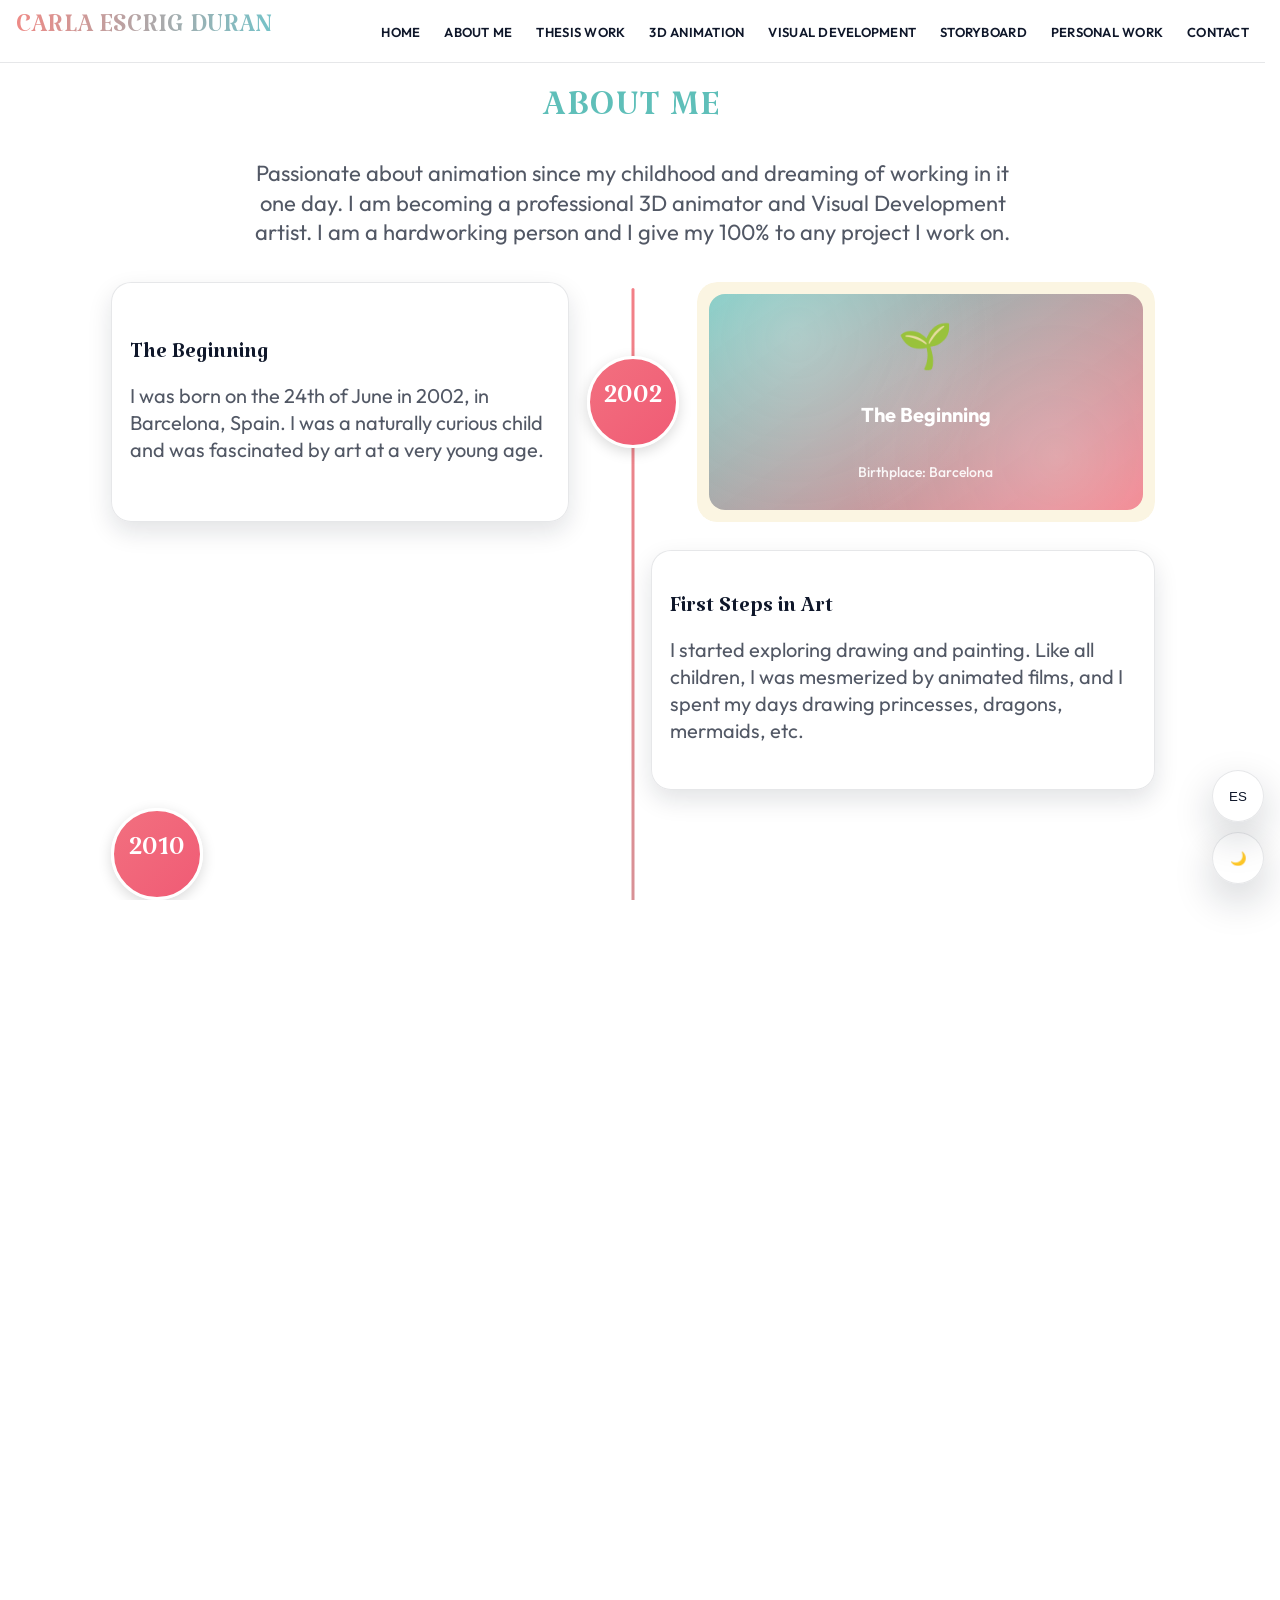
==== about.html @ b9589180 "commit" ====
<!DOCTYPE html>
<html lang="en">
<head>
  <meta charset="UTF-8" />
  <meta name="viewport" content="width=device-width, initial-scale=1.0" />
  <link href="https://fonts.googleapis.com/css2?family=Katibeh&family=Outfit:wght@300;400;600&display=swap" rel="stylesheet">
  <link rel="stylesheet" href="styles.css?v=20260405k" />
  <title>About Me - Carla Escrig Duran</title>
</head>
<body class="about-page">
  <a class="skip-link" href="#main">Skip to content</a>
  <header>
    <nav>
      <div class="brand">
        <h1>CARLA ESCRIG DURÁN</h1>
        <small>3D animator & Visual Development artist</small>
      </div>
      <ul class="menu-links" aria-label="Primary">
        <li><a href="index.html">HOME</a></li>
        <li><a href="about.html">ABOUT ME</a></li>
        <li><a href="thesis.html">THESIS</a></li>
        <li><a href="animation.html">ANIMATION</a></li>
        <li><a href="visual-development.html">VISUAL DEV</a></li>
        <li><a href="storyboard.html">STORYBOARD</a></li>
        <li><a href="personal-work.html">PERSONAL WORK</a></li>
        <li><a href="contact.html">CONTACT</a></li>
      </ul>
      <div class="nav-actions">
        <button id="lang-toggle" class="btn" type="button" aria-label="Toggle language">EN</button>
        <button id="theme-toggle" class="btn btn--ghost" type="button" aria-label="Toggle dark mode">Dark</button>
      </div>
    </nav>
  </header>
  <main id="main">
    <section id="about" class="section">
      <h2>ABOUT ME</h2>
      <p class="about-intro">
        Passionate about animation since my childhood and dreaming of working in it one day.
        I am becoming a professional 3D animator and Visual Development artist.
        I am a hardworking person and I give my 100% to any project I work on.
      </p>
      <div id="timeline"></div>
    </section>
  </main>
  <footer></footer>
  <script src="app.js?v=20260405c"></script>
</body>
</html>
---- styles.css ----
:root {
  --bg: #ffffff;
  --text: #0f172a;
  --muted: rgba(15, 23, 42, 0.72);

  --card: rgba(255, 255, 255, 0.78);
  --card-strong: rgba(255, 255, 255, 0.92);
  --card-border: rgba(15, 23, 42, 0.1);

  --shadow-sm: 0 10px 24px rgba(15, 23, 42, 0.12);
  --shadow: 0 16px 40px rgba(15, 23, 42, 0.2);

  --grad-coral: linear-gradient(135deg, #ff6b6b, #ffa07a);
  --grad-purple: linear-gradient(135deg, #667eea, #764ba2);
  --grad-mint: linear-gradient(135deg, #4ecdc4, #a8e6cf);
  --grad-sun: linear-gradient(135deg, #ffe66d, #ffa07a);

  --focus: 2px solid rgba(102, 126, 234, 0.65);
  --radius: 18px;
  --radius-lg: 22px;
}

html[data-theme="dark"] {
  --bg: #0b1020;
  --text: #e5e7eb;
  --muted: rgba(229, 231, 235, 0.72);

  --card: rgba(17, 24, 39, 0.74);
  --card-strong: rgba(17, 24, 39, 0.92);
  --card-border: rgba(229, 231, 235, 0.1);

  --shadow-sm: 0 12px 30px rgba(0, 0, 0, 0.4);
  --shadow: 0 18px 52px rgba(0, 0, 0, 0.58);
}

* { box-sizing: border-box; }

html,
body {
  height: 100%;
}

body {
  overflow-y: scroll;
  overflow-x: hidden;
}

html {
  scroll-behavior: smooth;
  scrollbar-gutter: stable;
  overflow-y: scroll;
}

body {
  margin: 0;
  font-family: "Outfit", system-ui, -apple-system, Segoe UI, Roboto, Arial, sans-serif;
  background: var(--bg);
  color: var(--text);
  transition: background 300ms ease, color 300ms ease;
}

a { color: inherit; text-decoration: none; }
a:hover { text-decoration: underline; }

::selection {
  background: color-mix(in srgb, #ffe66d 50%, transparent);
}

.skip-link {
  position: absolute;
  left: -999px;
  top: 0;
  background: var(--card-strong);
  color: var(--text);
  padding: 10px 12px;
  border-radius: 12px;
  border: 1px solid var(--card-border);
  z-index: 999;
}

.skip-link:focus {
  left: 12px;
  top: 12px;
  outline: var(--focus);
}

header {
  position: sticky;
  top: 0;
  z-index: 10;
  backdrop-filter: none;
  background: var(--bg);
  border-bottom: 1px solid var(--card-border);
}

html[data-theme="dark"] header {
  background: #0b1020;
  border-bottom-color: rgba(229, 231, 235, 0.16);
}

html[data-theme="dark"] .menu-links a {
  color: #e5e7eb;
}

nav {
  display: grid;
  grid-template-columns: auto 1fr;
  align-items: center;
  gap: 12px;
  max-width: 1600px;
  margin: 0 auto;
  padding: 14px 16px;
}

.brand {
  display: grid;
  gap: 2px;
}

.brand h1 {
  margin: 0;
  font-family: "Katibeh", serif;
  font-weight: 400;
  font-size: 34px;
  letter-spacing: 0.2px;
  line-height: 1;
  text-transform: uppercase;
  background: linear-gradient(90deg, #ee8a86, #69c8cf, #ead45e);
  background-size: 220% 220%;
  -webkit-background-clip: text;
  background-clip: text;
  color: transparent;
  animation: brandGradientFlow 7s ease-in-out infinite;
}

@keyframes brandGradientFlow {
  0%,
  100% { background-position: 0% 50%; }
  50% { background-position: 100% 50%; }
}

.brand small {
  display: none;
}

.menu-links {
  display: flex;
  align-items: center;
  justify-content: flex-end;
  gap: 24px;
  list-style: none;
  margin: 0;
  padding: 0;
  flex-wrap: nowrap;
  overflow-x: hidden;
  overflow-y: hidden;
  white-space: nowrap;
  border: 0;
  border-radius: 0;
  background: transparent;
  box-shadow: none;
}

.menu-links li {
  flex: 0 0 auto;
}

.menu-links a {
  display: inline-block;
  padding: 0;
  border-radius: 0;
  border: 0;
  color: var(--text);
  background: transparent;
  text-decoration: none;
  font-size: 13px;
  font-weight: 600;
  letter-spacing: 0.02em;
  transition: transform 180ms ease, color 180ms ease, background 180ms ease, border-color 180ms ease;
}

.menu-links a:hover {
  color: var(--text);
  background: transparent;
  transform: none;
}

.menu-links a:focus-visible {
  outline: var(--focus);
  outline-offset: 2px;
}

.nav-actions {
  display: none;
}

.btn {
  appearance: none;
  border: 1px solid var(--card-border);
  background: var(--card);
  color: var(--text);
  padding: 10px 12px;
  border-radius: 999px;
  cursor: pointer;
  box-shadow: 0 6px 16px rgba(15, 23, 42, 0.12);
  transition: transform 200ms ease, box-shadow 200ms ease, background 300ms ease, color 300ms ease;
}

.btn:hover {
  transform: translateY(-1px);
  box-shadow: var(--shadow);
}

.btn:focus-visible {
  outline: var(--focus);
  outline-offset: 2px;
}

.btn--ghost {
  background: transparent;
  box-shadow: none;
}

.btn--ghost:hover {
  background: color-mix(in srgb, var(--bg) 70%, #a8e6cf 30%);
}

main {
  max-width: 1100px;
  margin: 0 auto;
  padding: 22px 16px 96px;
}

main .section {
  scroll-margin-top: 104px;
}

.section {
  animation: fadeIn 260ms ease;
}

@keyframes fadeIn {
  from { opacity: 0; transform: translateY(6px); }
  to { opacity: 1; transform: translateY(0); }
}

.hero {
  border-radius: var(--radius-lg);
  padding: 26px 18px;
  border: 1px solid var(--card-border);
  background: var(--card);
  box-shadow: var(--shadow);
  overflow: hidden;
  position: relative;
}

.hero::before {
  content: "";
  position: absolute;
  inset: -60px;
  background: radial-gradient(circle at 20% 20%, rgba(78, 205, 196, 0.35), transparent 45%),
    radial-gradient(circle at 80% 30%, rgba(255, 107, 107, 0.28), transparent 50%),
    radial-gradient(circle at 60% 80%, rgba(102, 126, 234, 0.28), transparent 52%),
    radial-gradient(circle at 30% 75%, rgba(255, 230, 109, 0.2), transparent 48%);
  filter: blur(10px);
  pointer-events: none;
}

.hero > * { position: relative; }

.hero-name {
  font-family: "Katibeh", serif;
  font-size: 62px;
  margin: 0 0 6px;
  line-height: 0.95;
  background: linear-gradient(90deg, #ff6b6b, #4ecdc4, #ffe66d, #667eea, #ffa07a);
  background-size: 250% 250%;
  -webkit-background-clip: text;
  background-clip: text;
  color: transparent;
  animation: breathe 6s ease-in-out infinite;
}

@keyframes breathe {
  0%,
  100% { background-position: 0% 50%; filter: saturate(1.05); }
  50% { background-position: 100% 50%; filter: saturate(1.2); }
}

.hero-subtitle {
  margin: 0;
  color: var(--muted);
  font-weight: 300;
  font-size: 18px;
}

.hero-actions {
  margin-top: 14px;
  display: flex;
  flex-wrap: wrap;
  gap: 10px;
}

.hero-chip {
  display: inline-flex;
  align-items: center;
  gap: 10px;
  border-radius: 999px;
  border: 1px solid var(--card-border);
  background: var(--card-strong);
  padding: 10px 12px;
  box-shadow: var(--shadow-sm);
}

.hero-chip span {
  color: var(--muted);
  font-weight: 300;
}

h2 {
  font-size: 22px;
  margin: 18px 0 10px;
  letter-spacing: 0.2px;
}

p { line-height: 1.6; }

.card-grid {
  display: grid;
  gap: 14px;
  grid-template-columns: repeat(3, minmax(0, 1fr));
  margin-top: 18px;
}

.card {
  border-radius: var(--radius);
  border: 1px solid var(--card-border);
  background: var(--card);
  padding: 16px;
  box-shadow: var(--shadow-sm);
  transition: transform 220ms ease, box-shadow 220ms ease;
}

.card:hover {
  transform: translateY(-6px) rotate(-2deg);
  box-shadow: var(--shadow);
}

.card--tilt2:hover { transform: translateY(-6px) rotate(2deg); }

.card-title {
  display: flex;
  align-items: baseline;
  justify-content: space-between;
  gap: 12px;
  margin: 0 0 6px;
}

.card-title strong { font-weight: 600; }
.card-title small { color: var(--muted); font-weight: 300; }

.badge {
  display: inline-flex;
  align-items: center;
  border-radius: 999px;
  padding: 6px 10px;
  border: 1px solid var(--card-border);
  background: var(--card-strong);
  font-size: 12px;
  color: var(--muted);
}

.timeline {
  position: relative;
  margin-top: 18px;
  padding-left: 18px;
}

.timeline::before {
  content: "";
  position: absolute;
  left: 6px;
  top: 8px;
  bottom: 8px;
  width: 2px;
  background: color-mix(in srgb, var(--text) 24%, transparent);
}

.timeline-item {
  position: relative;
  margin: 14px 0;
  padding: 14px 14px 14px 16px;
  border-radius: var(--radius);
  border: 1px solid var(--card-border);
  background: var(--card);
  box-shadow: var(--shadow-sm);
}

.timeline-item::before {
  content: "";
  position: absolute;
  left: -2px;
  top: 18px;
  width: 12px;
  height: 12px;
  border-radius: 999px;
  background: var(--grad-mint);
  box-shadow: 0 6px 16px rgba(0, 0, 0, 0.25);
}

.timeline-year { font-weight: 600; margin: 0 0 4px; }
.timeline-text { margin: 0; color: var(--muted); }

.media {
  margin-top: 14px;
  border-radius: var(--radius-lg);
  overflow: hidden;
  border: 1px solid var(--card-border);
  background: var(--card);
  box-shadow: var(--shadow-sm);
}

.media iframe {
  width: 100%;
  aspect-ratio: 16 / 9;
  border: 0;
  display: block;
}

.tabs {
  display: flex;
  flex-wrap: wrap;
  gap: 10px;
  margin-top: 12px;
}

.tab {
  border-radius: 999px;
  padding: 10px 12px;
  border: 1px solid var(--card-border);
  background: var(--card);
  cursor: pointer;
  transition: transform 200ms ease, box-shadow 200ms ease;
}

.tab:hover { transform: translateY(-1px); box-shadow: var(--shadow-sm); }

.tab[aria-selected="true"] {
  background: color-mix(in srgb, var(--bg) 65%, #667eea 35%);
}

.form {
  display: grid;
  gap: 10px;
  max-width: 520px;
}

label { font-size: 14px; color: var(--muted); }

input,
textarea {
  width: 100%;
  font: inherit;
  color: var(--text);
  border-radius: 14px;
  border: 1px solid var(--card-border);
  background: var(--card);
  padding: 12px 12px;
  transition: border-color 220ms ease, background 300ms ease, color 300ms ease;
}

textarea { min-height: 140px; resize: vertical; }

input:focus-visible,
textarea:focus-visible {
  outline: var(--focus);
  outline-offset: 2px;
}

.notice {
  margin-top: 10px;
  padding: 10px 12px;
  border-radius: 14px;
  border: 1px solid var(--card-border);
  background: color-mix(in srgb, var(--bg) 70%, #a8e6cf 30%);
}

.social-row {
  display: flex;
  flex-wrap: wrap;
  justify-content: center;
  gap: 12px;
  margin-top: 18px;
  margin-bottom: 10px;
  align-self: center;
}

.contact-email-link {
  display: inline-flex;
  margin-top: 14px;
  width: fit-content;
  align-self: center;
  position: relative;
  z-index: 1;
}

#contact {
  display: flex;
  flex-direction: column;
  --contact-column-width: 520px;
}

#contact h2 {
  order: 0;
}

#contact-form {
  order: 1;
  width: min(100%, var(--contact-column-width));
  align-self: center;
}

#social-row {
  order: 2;
  width: min(100%, var(--contact-column-width));
  justify-content: flex-start;
}

#mailto-btn {
  order: 3;
}

.social-btn {
  width: 60px;
  height: 60px;
  border-radius: 999px;
  display: grid;
  place-items: center;
  border: 1px solid var(--card-border);
  box-shadow: var(--shadow-sm);
  transition: transform 220ms ease, box-shadow 220ms ease;
}

.social-btn:hover {
  transform: translateY(-3px) rotate(3deg);
  box-shadow: var(--shadow);
}

.social-btn svg {
  width: 26px;
  height: 26px;
  fill: rgba(255, 255, 255, 0.96);
  filter: drop-shadow(0 6px 16px rgba(0, 0, 0, 0.25));
}

.social-btn--instagram { background: linear-gradient(135deg, #f58529, #dd2a7b, #8134af, #515bd4); }
.social-btn--artstation { background: linear-gradient(135deg, #13aff0, #0b5c86); }
.social-btn--linkedin { background: linear-gradient(135deg, #0a66c2, #004182); }
.social-btn--youtube { background: linear-gradient(135deg, #ff0000, #b30000); }

.floating-controls {
  position: fixed;
  right: 16px;
  bottom: 16px;
  display: grid;
  gap: 10px;
  z-index: 20;
}

.fab {
  width: 52px;
  height: 52px;
  border-radius: 999px;
  border: 1px solid var(--card-border);
  background: var(--card);
  color: var(--text);
  cursor: pointer;
  box-shadow: var(--shadow);
  display: grid;
  place-items: center;
  transition: transform 220ms ease;
}

.fab:hover { transform: translateY(-2px) rotate(3deg); }
.fab:focus-visible { outline: var(--focus); outline-offset: 2px; }

#fab-lang {
  position: relative;
}

#fab-lang::after {
  content: attr(data-emoji);
  position: absolute;
  top: -12px;
  right: -10px;
  opacity: 0;
  transform: scale(0.85);
  transition: opacity 180ms ease, transform 180ms ease;
  pointer-events: none;
  font-size: 16px;
}

#fab-lang:hover::after,
#fab-lang:focus-visible::after {
  opacity: 1;
  transform: scale(1);
}

.about-page {
  background: var(--bg);
  color: var(--text);
}

.about-page main {
  max-width: 1100px;
  padding-top: 22px;
  font-size: 100%;
}

.about-page #about h2 {
  margin: 0;
  text-align: center;
  font-size: clamp(34px, 5.2vw, 48px);
  font-family: "Katibeh", serif;
  color: #5fbfb9;
  letter-spacing: 0.03em;
  font-weight: 400;
}

.about-intro {
  max-width: 760px;
  margin: 16px auto 34px;
  text-align: center;
  color: var(--muted);
  font-size: 22px;
  line-height: 1.35;
}

.about-timeline {
  position: relative;
  display: grid;
  gap: 28px;
  margin-top: 16px;
  padding: 0 12px 28px;
  --timeline-block-height: 240px;
}

.about-timeline::before {
  content: "";
  position: absolute;
  top: 6px;
  bottom: 0;
  left: 50%;
  transform: translateX(-50%);
  width: 3px;
  border-radius: 999px;
  background: linear-gradient(180deg, #f37f87, #7bcfc9);
}

.timeline-row {
  display: grid;
  grid-template-columns: 1fr auto 1fr;
  gap: 18px;
  align-items: stretch;
  position: relative;
}

.timeline-card {
  background: var(--card-strong);
  border: 1px solid var(--card-border);
  border-radius: 20px;
  padding: 16px 18px;
  box-shadow: var(--shadow-sm);
  height: var(--timeline-block-height);
  display: grid;
  align-content: center;
}

.timeline-card h3 {
  margin: 0 0 10px;
  font-size: 30px;
  line-height: 1;
  color: var(--text);
  font-family: "Katibeh", serif;
  font-weight: 400;
}

.timeline-text {
  margin: 0;
  font-size: 20px;
  line-height: 1.35;
  color: var(--muted);
}

.timeline-year-pill {
  z-index: 2;
  width: 92px;
  height: 92px;
  text-align: center;
  padding: 0;
  border-radius: 50%;
  border: 3px solid var(--bg);
  background: linear-gradient(135deg, #f2707f, #f05b75);
  box-shadow: 0 4px 14px rgba(0, 0, 0, 0.15);
  color: #fff;
  font-family: "Katibeh", serif;
  font-size: 34px;
  line-height: 1;
  display: grid;
  place-items: center;
  align-self: center;
}

.timeline-media {
  border-radius: 20px;
  overflow: hidden;
  height: var(--timeline-block-height);
}

.timeline-media-inner {
  height: 100%;
  border-radius: 20px;
  background: color-mix(in srgb, var(--bg) 70%, #f1dd9f 30%);
  display: grid;
  place-items: center;
  padding: 12px;
  color: #fff;
  font-weight: 600;
}

.timeline-visual {
  width: 100%;
  height: 100%;
  border-radius: 16px;
  display: grid;
  place-items: center;
  text-align: center;
  gap: 8px;
  padding: 14px;
  background:
    radial-gradient(circle at 20% 20%, rgba(255, 255, 255, 0.28), transparent 52%),
    radial-gradient(circle at 80% 75%, rgba(255, 255, 255, 0.22), transparent 54%),
    linear-gradient(145deg, rgba(95, 191, 185, 0.85), rgba(242, 112, 127, 0.9));
}

.timeline-visual-icon {
  font-size: 44px;
  line-height: 1;
}

.timeline-visual strong {
  color: #fff;
  font-size: 20px;
  line-height: 1.1;
}

.timeline-visual small {
  color: rgba(255, 255, 255, 0.9);
  font-size: 14px;
  font-weight: 500;
}

html[data-theme="dark"] .about-page #about h2 {
  color: #8de1dc;
}

html[data-theme="dark"] .about-page {
  background: #0b1020;
  color: #e5e7eb;
}

html[data-theme="dark"] .about-intro {
  color: rgba(229, 231, 235, 0.82);
}

html[data-theme="dark"] .about-timeline::before {
  background: linear-gradient(180deg, #ff8f99, #8de1dc);
}

html[data-theme="dark"] .timeline-card {
  background: rgba(17, 24, 39, 0.92);
  border-color: rgba(229, 231, 235, 0.18);
  box-shadow: 0 14px 30px rgba(0, 0, 0, 0.42);
}

html[data-theme="dark"] .timeline-card h3 {
  color: #f3f4f6;
}

html[data-theme="dark"] .timeline-text {
  color: rgba(229, 231, 235, 0.82);
}

html[data-theme="dark"] .timeline-year-pill {
  border-color: #0b1020;
}

html[data-theme="dark"] .timeline-media-inner {
  background: linear-gradient(135deg, #2a314f, #253a52);
}

html[data-theme="dark"] .timeline-visual {
  background:
    radial-gradient(circle at 18% 16%, rgba(255, 255, 255, 0.18), transparent 52%),
    radial-gradient(circle at 80% 78%, rgba(141, 225, 220, 0.18), transparent 56%),
    linear-gradient(145deg, rgba(52, 116, 139, 0.92), rgba(140, 74, 120, 0.92));
}

.timeline-media-inner img,
.timeline-media-inner iframe {
  width: 100%;
  height: 100%;
  border: 0;
  object-fit: cover;
}

.timeline-row.is-right .timeline-card {
  grid-column: 3;
}

.timeline-row.is-right .timeline-media {
  grid-column: 1;
}

@media (max-width: 768px) {
  nav {
    padding: 12px 14px;
    grid-template-columns: 1fr;
  }

  .brand {
    grid-column: 1;
  }

  .menu-links {
    grid-column: 1 / -1;
    width: 100%;
    overflow-x: auto;
    flex-wrap: nowrap;
    padding-bottom: 2px;
    justify-content: flex-start;
  }

  .menu-links a {
    white-space: nowrap;
  }

  .brand h1 { font-size: 30px; }
  .hero-name { font-size: 46px; }
  .card-grid { grid-template-columns: 1fr; }
  .fab { width: 48px; height: 48px; }
  .social-btn { width: 54px; height: 54px; }

  .about-page #about h2 {
    font-size: 40px;
  }

  .about-intro {
    font-size: 17px;
  }

  .timeline-row {
    grid-template-columns: 1fr;
    gap: 12px;
  }

  .about-timeline::before {
    left: 18px;
  }

  .timeline-year-pill {
    justify-self: start;
    margin-left: 34px;
    width: 72px;
    height: 72px;
    font-size: 27px;
  }

  .timeline-row.is-right .timeline-card,
  .timeline-row.is-right .timeline-media,
  .timeline-card,
  .timeline-media {
    grid-column: 1;
  }

  .timeline-card {
    margin-left: 34px;
    height: auto;
    min-height: 220px;
  }

  .timeline-media {
    margin-left: 34px;
    height: auto;
    min-height: 220px;
  }
}
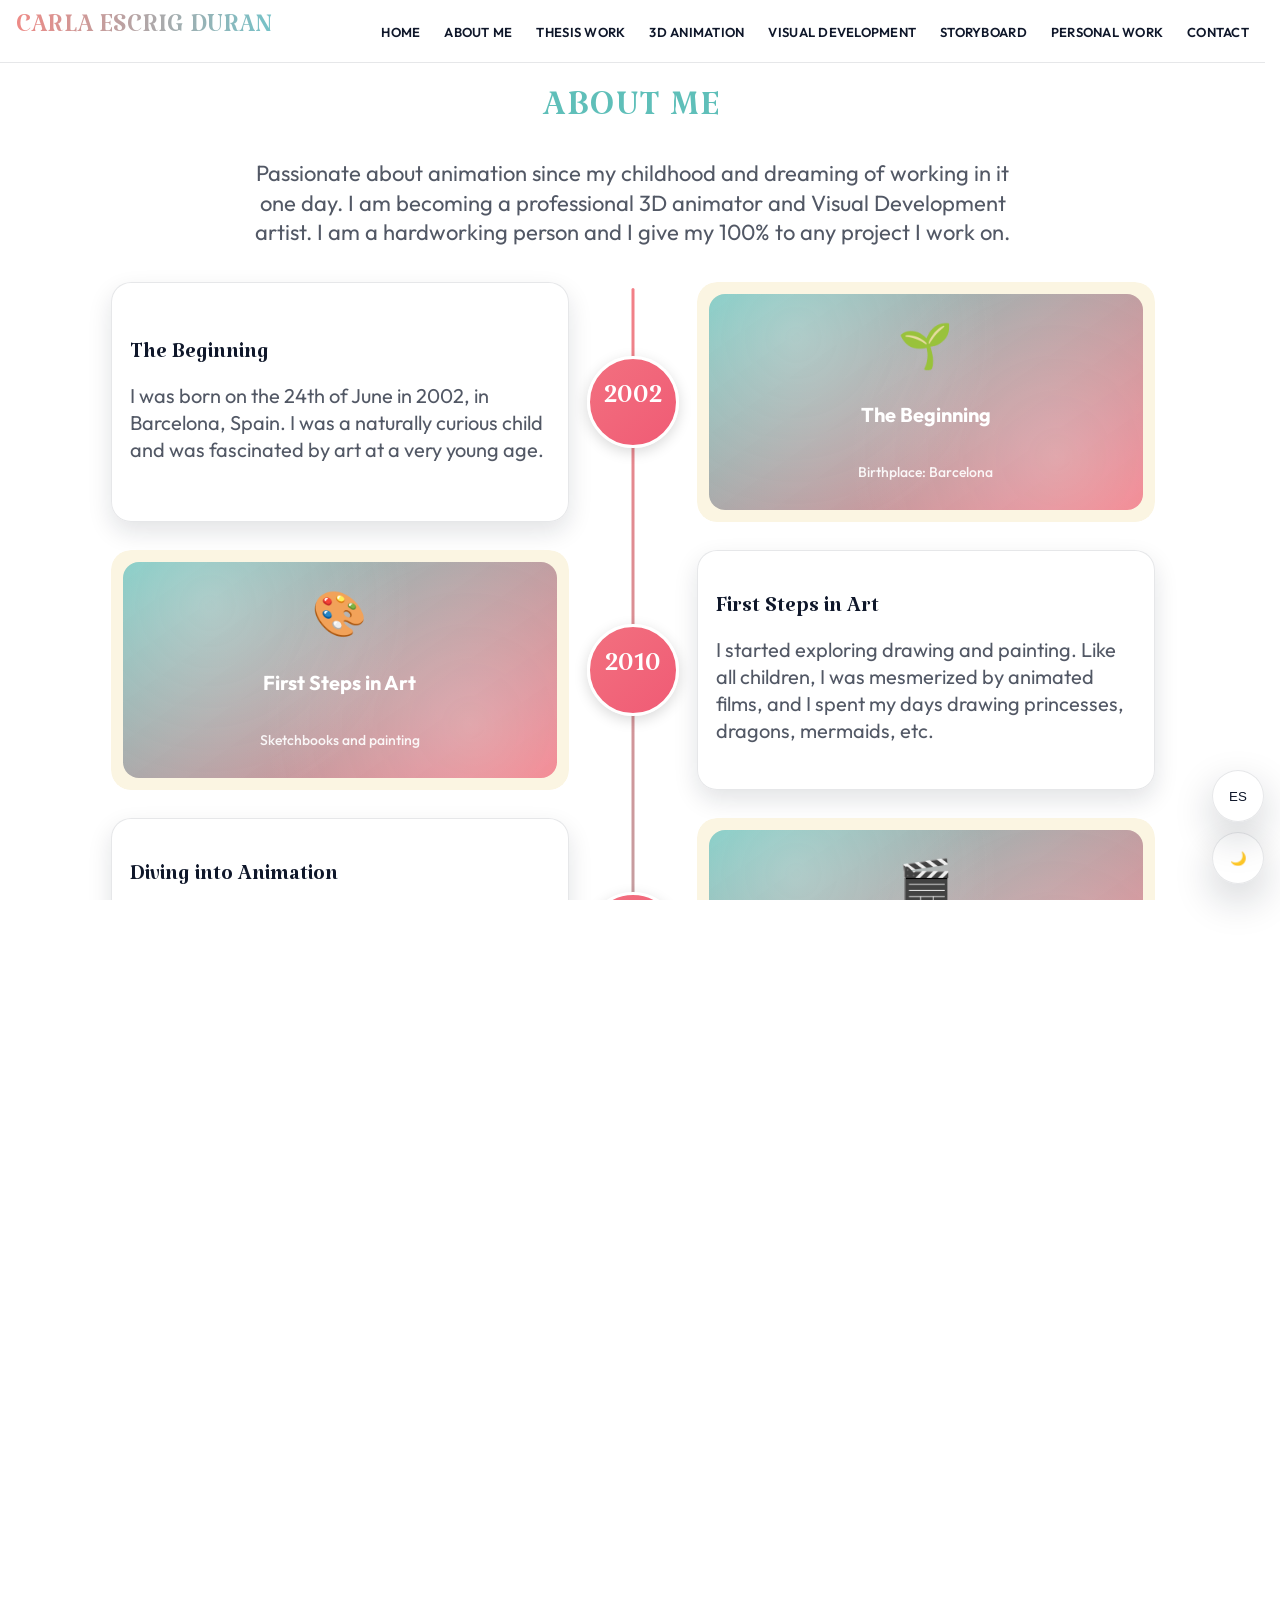
==== commit 2910fe4e: "commit" ====
--- a/about.html
+++ b/about.html
@@ -4,7 +4,7 @@
   <meta charset="UTF-8" />
   <meta name="viewport" content="width=device-width, initial-scale=1.0" />
   <link href="https://fonts.googleapis.com/css2?family=Katibeh&family=Outfit:wght@300;400;600&display=swap" rel="stylesheet">
-  <link rel="stylesheet" href="styles.css?v=20260405k" />
+  <link rel="stylesheet" href="styles.css?v=20260405l" />
   <title>About Me - Carla Escrig Duran</title>
 </head>
 <body class="about-page">
--- a/styles.css
+++ b/styles.css
@@ -659,13 +659,15 @@
 
 .timeline-row {
   display: grid;
-  grid-template-columns: 1fr auto 1fr;
+  grid-template-columns: minmax(0, 1fr) auto minmax(0, 1fr);
+  grid-template-areas: "card year media";
   gap: 18px;
   align-items: stretch;
   position: relative;
 }
 
 .timeline-card {
+  grid-area: card;
   background: var(--card-strong);
   border: 1px solid var(--card-border);
   border-radius: 20px;
@@ -693,6 +695,7 @@
 }
 
 .timeline-year-pill {
+  grid-area: year;
   z-index: 2;
   width: 92px;
   height: 92px;
@@ -712,6 +715,7 @@
 }
 
 .timeline-media {
+  grid-area: media;
   border-radius: 20px;
   overflow: hidden;
   height: var(--timeline-block-height);
@@ -814,12 +818,8 @@
   object-fit: cover;
 }
 
-.timeline-row.is-right .timeline-card {
-  grid-column: 3;
-}
-
-.timeline-row.is-right .timeline-media {
-  grid-column: 1;
+.timeline-row.is-right {
+  grid-template-areas: "media year card";
 }
 
 @media (max-width: 768px) {
@@ -861,6 +861,10 @@
 
   .timeline-row {
     grid-template-columns: 1fr;
+    grid-template-areas:
+      "year"
+      "card"
+      "media";
     gap: 12px;
   }
 
@@ -880,7 +884,7 @@
   .timeline-row.is-right .timeline-media,
   .timeline-card,
   .timeline-media {
-    grid-column: 1;
+    grid-area: auto;
   }
 
   .timeline-card {
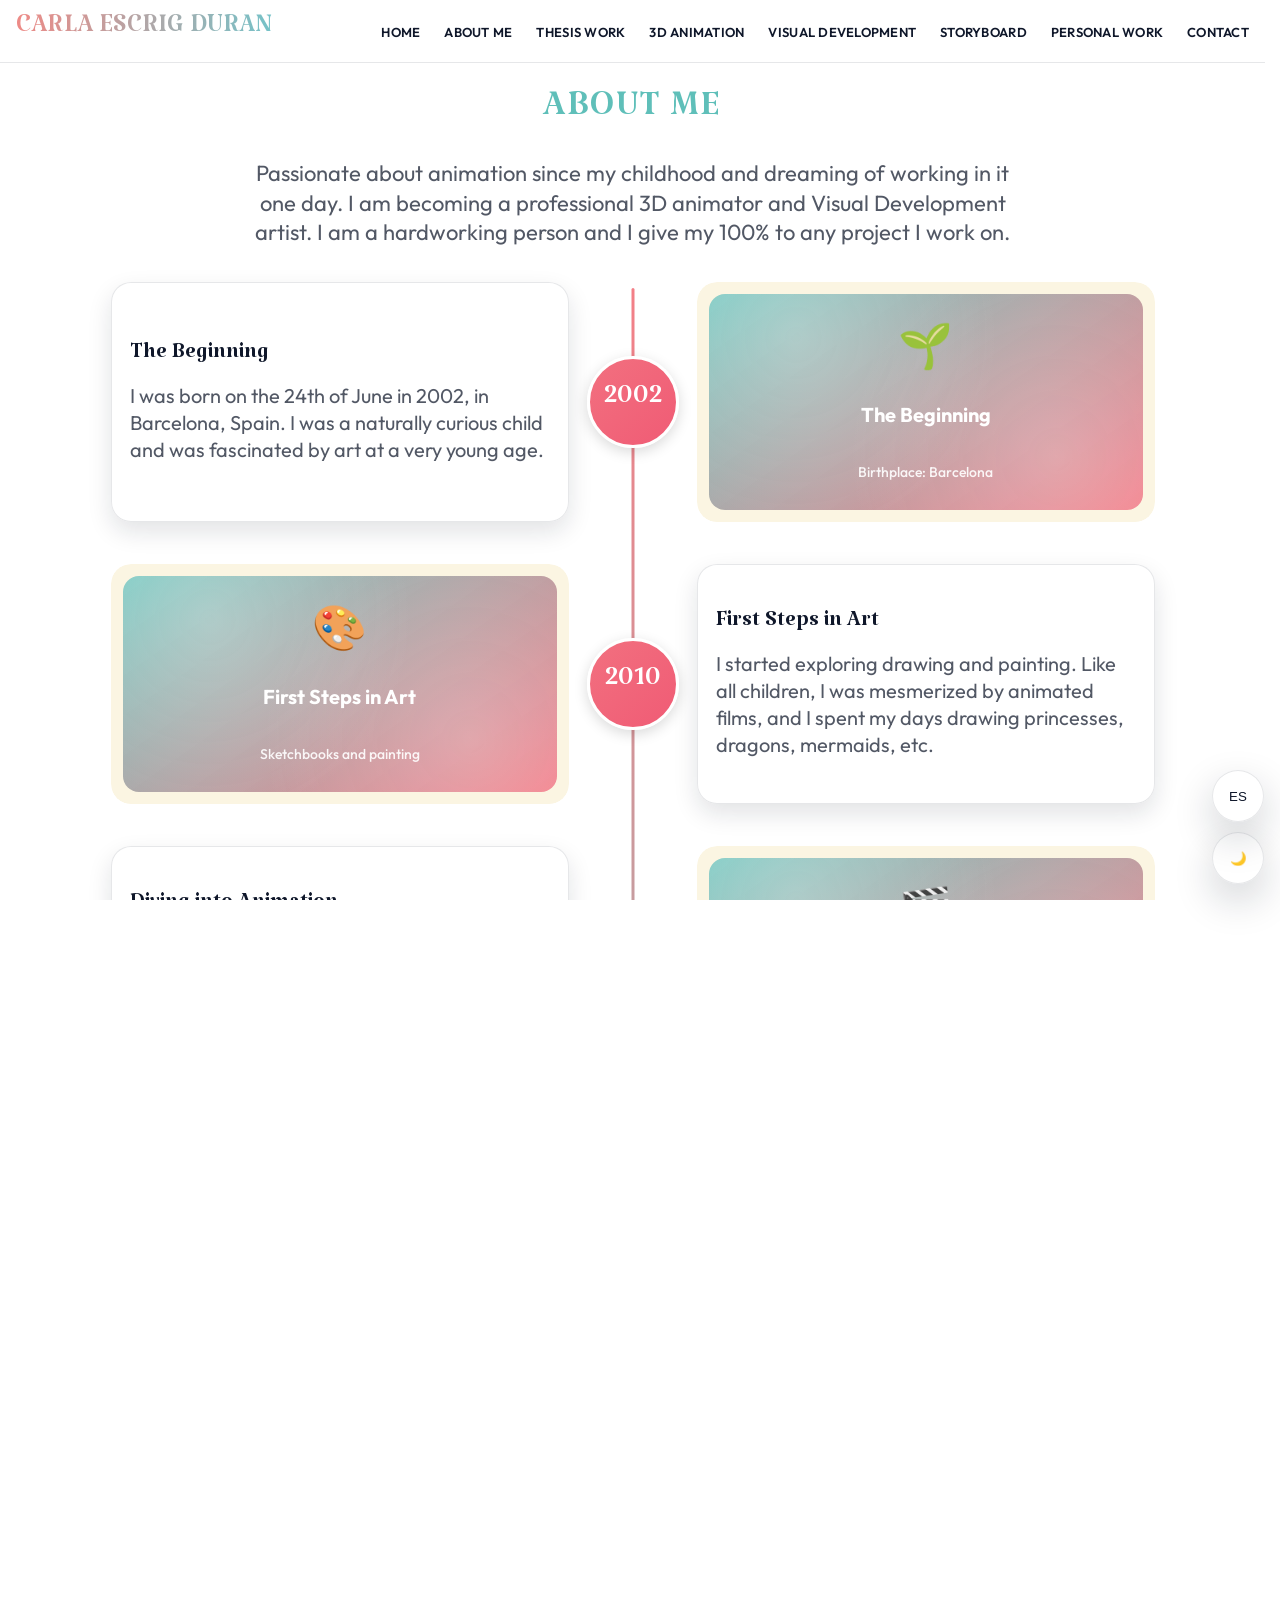
==== commit 50c4e72f: "commit" ====
--- a/about.html
+++ b/about.html
@@ -4,7 +4,7 @@
   <meta charset="UTF-8" />
   <meta name="viewport" content="width=device-width, initial-scale=1.0" />
   <link href="https://fonts.googleapis.com/css2?family=Katibeh&family=Outfit:wght@300;400;600&display=swap" rel="stylesheet">
-  <link rel="stylesheet" href="styles.css?v=20260405l" />
+  <link rel="stylesheet" href="styles.css?v=20260405m" />
   <title>About Me - Carla Escrig Duran</title>
 </head>
 <body class="about-page">
--- a/styles.css
+++ b/styles.css
@@ -639,7 +639,7 @@
 .about-timeline {
   position: relative;
   display: grid;
-  gap: 28px;
+  gap: 42px;
   margin-top: 16px;
   padding: 0 12px 28px;
   --timeline-block-height: 240px;
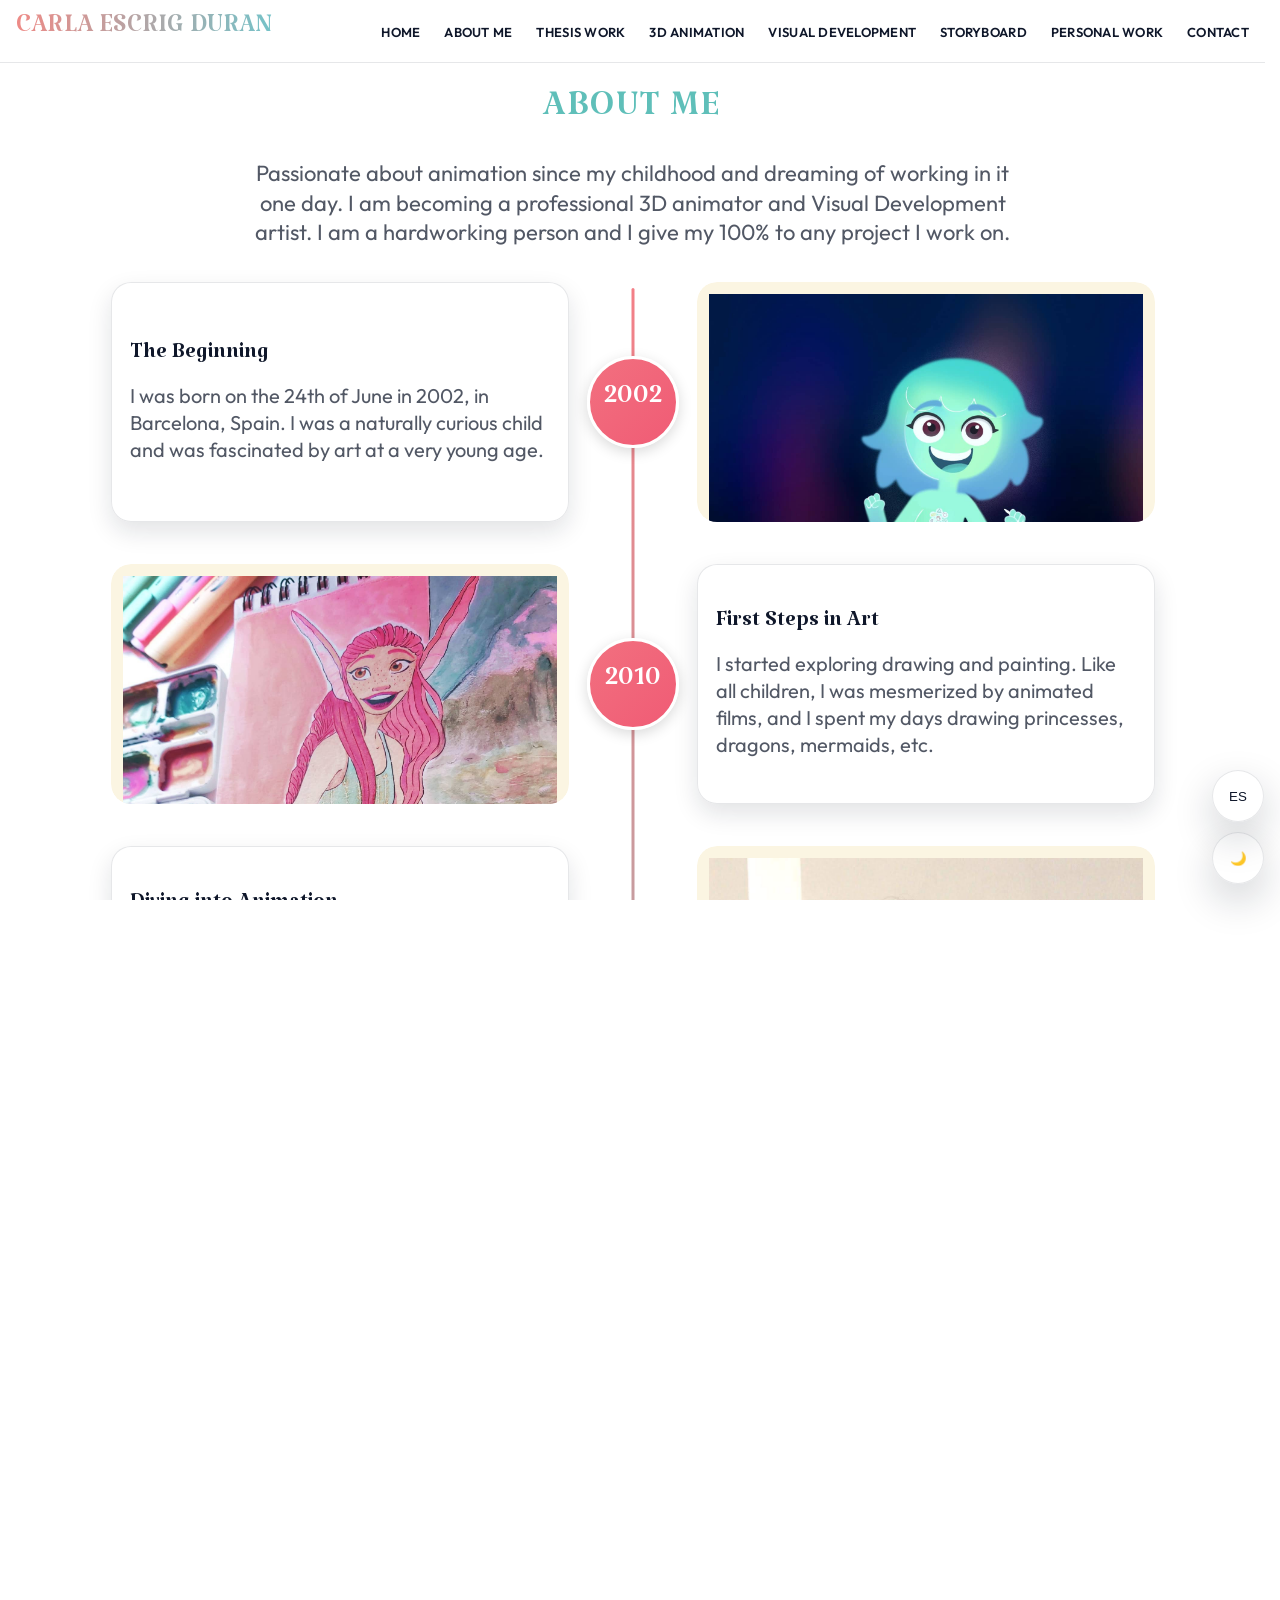
==== commit 0404ff66: "commit" ====
--- a/about.html
+++ b/about.html
@@ -43,6 +43,6 @@
     </section>
   </main>
   <footer></footer>
-  <script src="app.js?v=20260405c"></script>
+  <script src="app.js?v=20260405d"></script>
 </body>
 </html>
--- a/styles.css
+++ b/styles.css
@@ -811,7 +811,8 @@
 }
 
 .timeline-media-inner img,
-.timeline-media-inner iframe {
+.timeline-media-inner iframe,
+.timeline-media-inner video {
   width: 100%;
   height: 100%;
   border: 0;
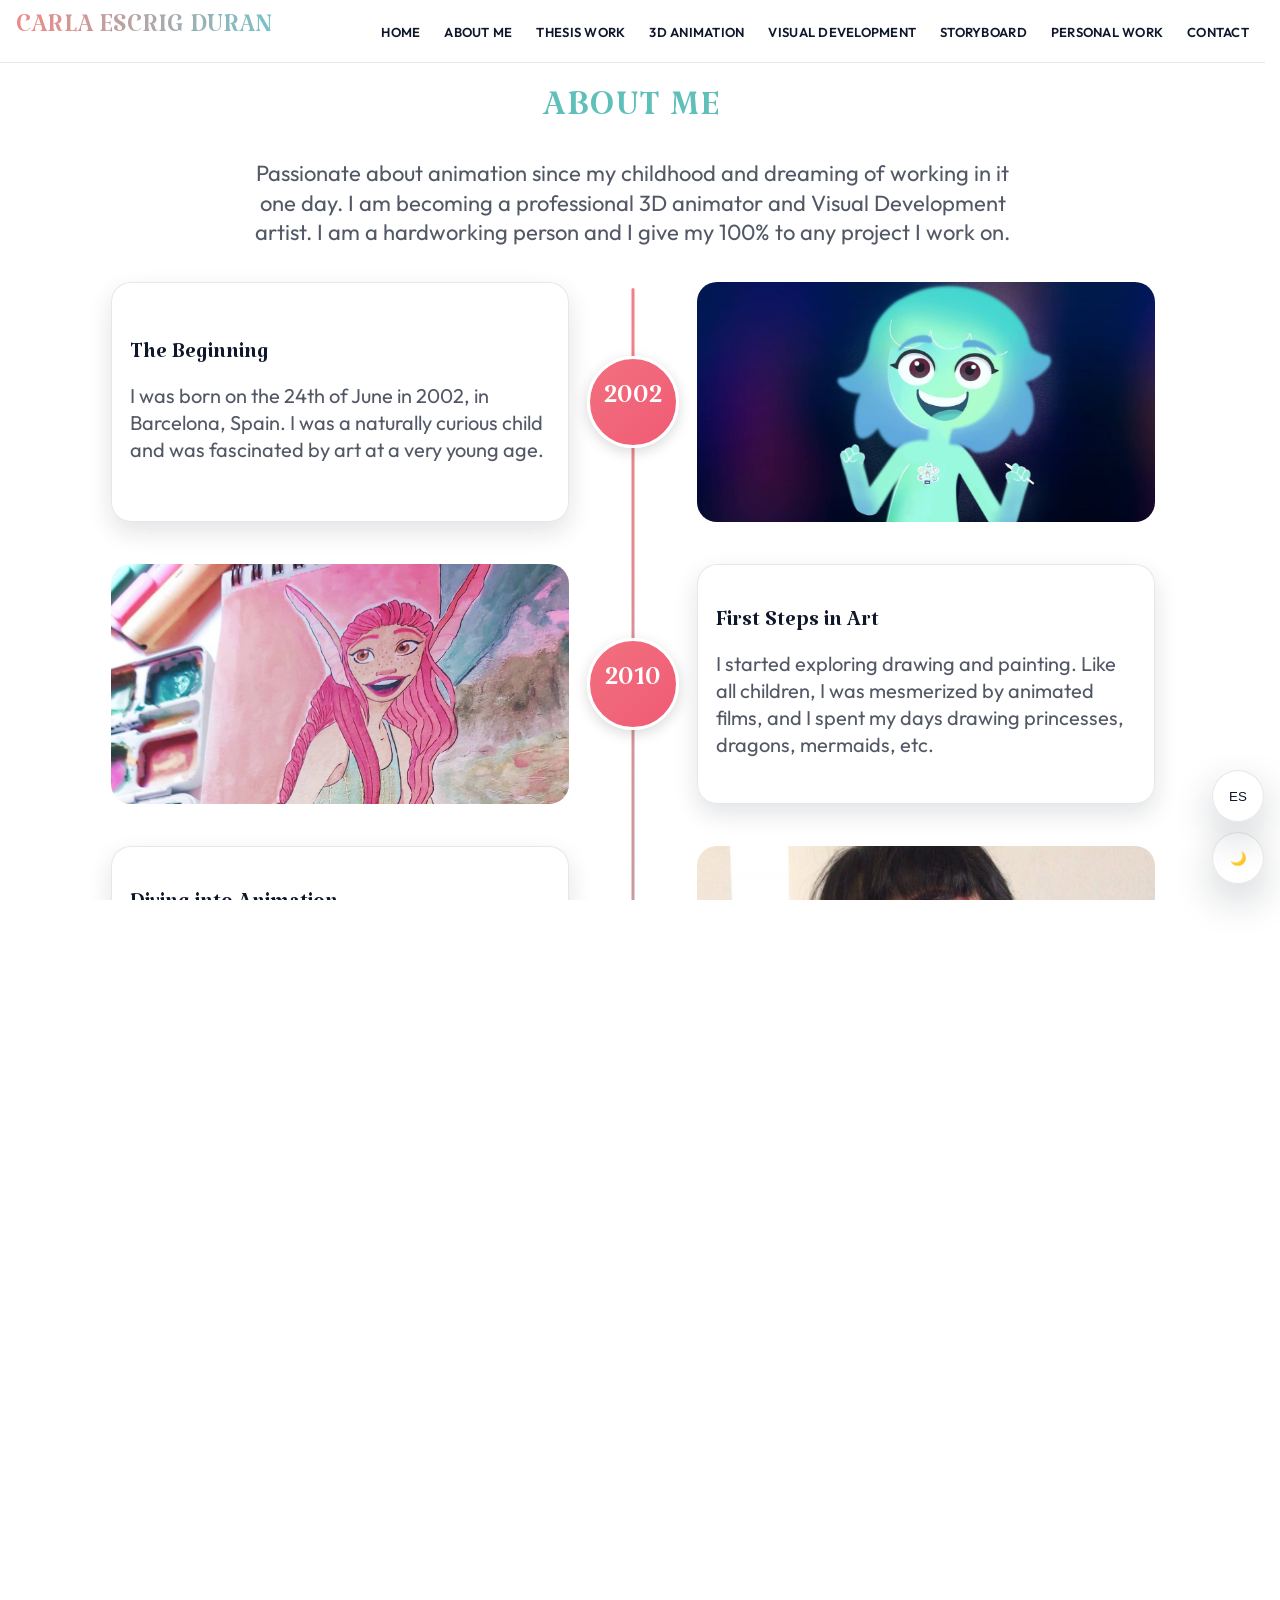
==== commit 51eb0b20: "commit" ====
--- a/about.html
+++ b/about.html
@@ -4,7 +4,7 @@
   <meta charset="UTF-8" />
   <meta name="viewport" content="width=device-width, initial-scale=1.0" />
   <link href="https://fonts.googleapis.com/css2?family=Katibeh&family=Outfit:wght@300;400;600&display=swap" rel="stylesheet">
-  <link rel="stylesheet" href="styles.css?v=20260405m" />
+  <link rel="stylesheet" href="styles.css?v=20260405n" />
   <title>About Me - Carla Escrig Duran</title>
 </head>
 <body class="about-page">
@@ -43,6 +43,6 @@
     </section>
   </main>
   <footer></footer>
-  <script src="app.js?v=20260405d"></script>
+  <script src="app.js?v=20260405e"></script>
 </body>
 </html>
--- a/styles.css
+++ b/styles.css
@@ -732,6 +732,11 @@
   font-weight: 600;
 }
 
+.timeline-media-inner.has-asset {
+  padding: 0;
+  background: transparent;
+}
+
 .timeline-visual {
   width: 100%;
   height: 100%;
@@ -817,6 +822,15 @@
   height: 100%;
   border: 0;
   object-fit: cover;
+  object-position: 50% 50%;
+  display: block;
+}
+
+.timeline-media-inner.has-asset img,
+.timeline-media-inner.has-asset video,
+.timeline-media-inner.has-asset iframe {
+  transform: scale(1.06);
+  transform-origin: center center;
 }
 
 .timeline-row.is-right {
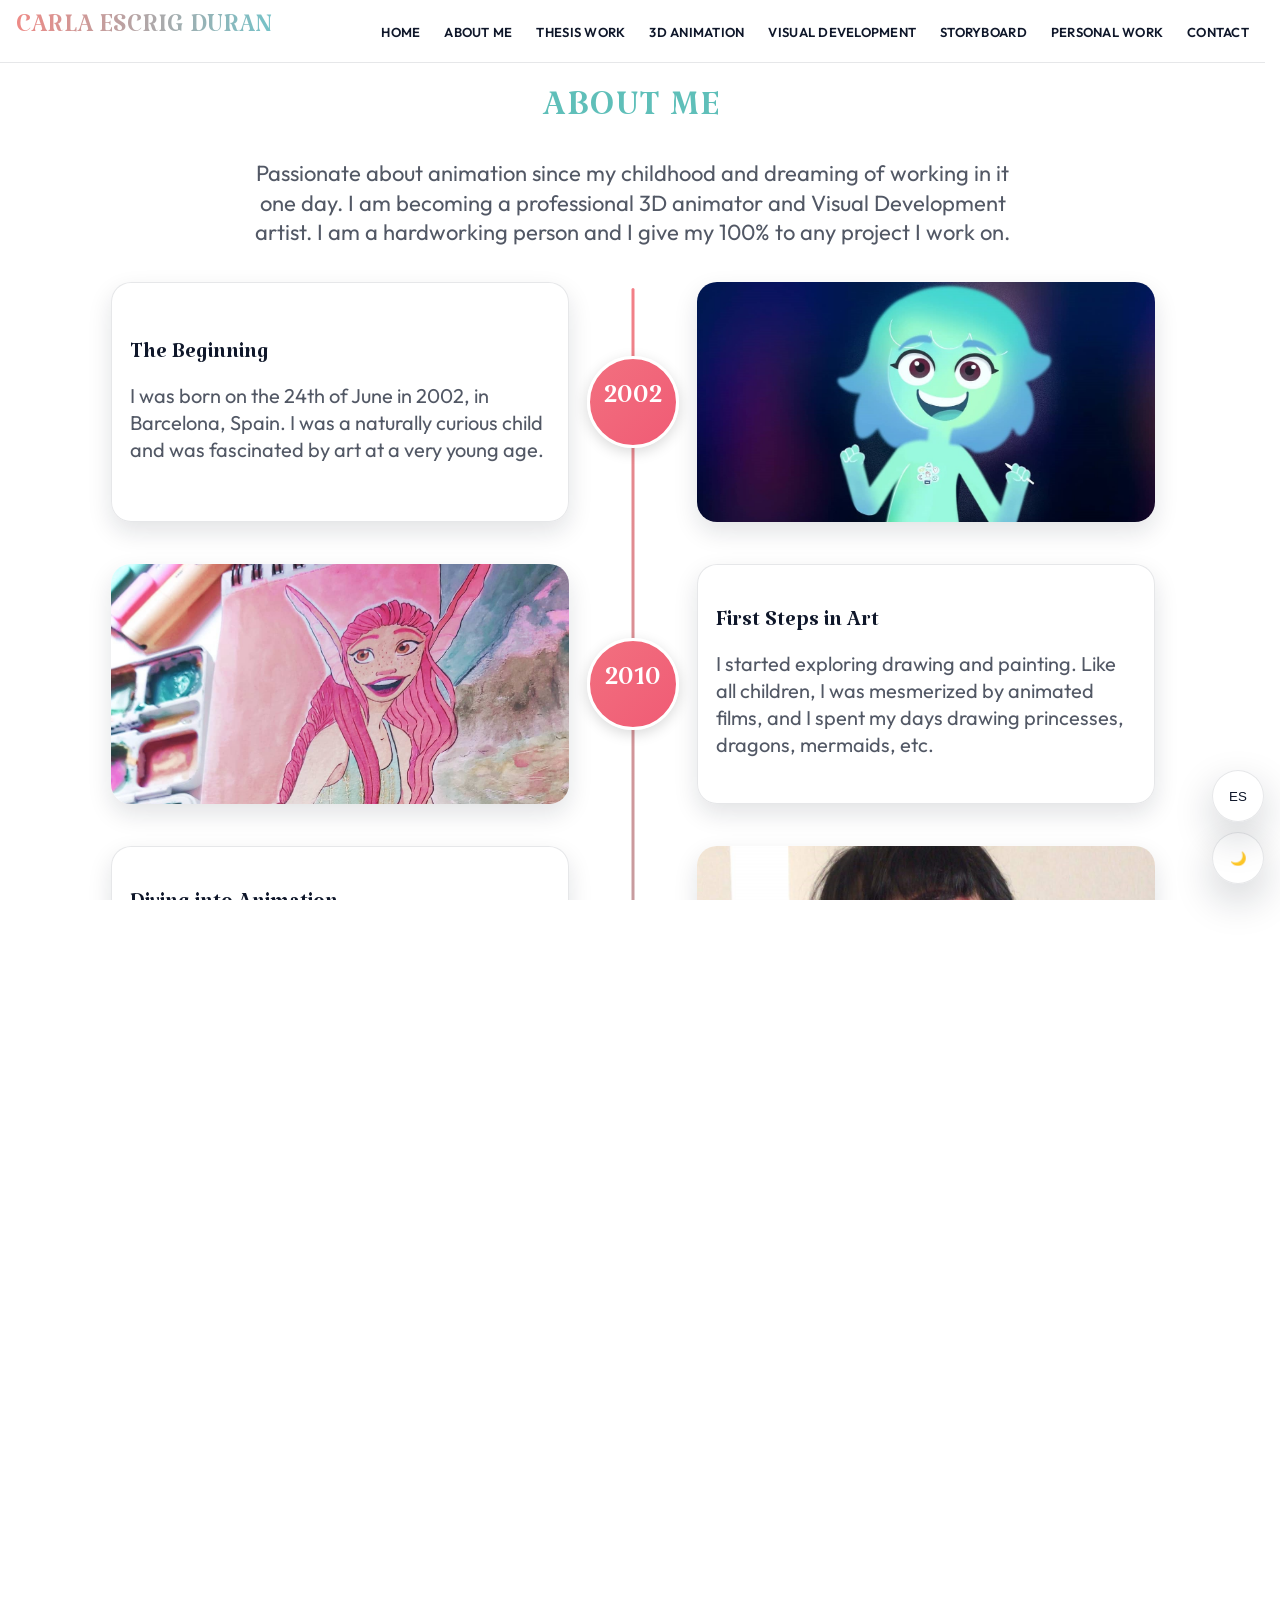
==== commit e70eaf9f: "commit" ====
--- a/about.html
+++ b/about.html
@@ -4,7 +4,7 @@
   <meta charset="UTF-8" />
   <meta name="viewport" content="width=device-width, initial-scale=1.0" />
   <link href="https://fonts.googleapis.com/css2?family=Katibeh&family=Outfit:wght@300;400;600&display=swap" rel="stylesheet">
-  <link rel="stylesheet" href="styles.css?v=20260405n" />
+  <link rel="stylesheet" href="styles.css?v=20260405o" />
   <title>About Me - Carla Escrig Duran</title>
 </head>
 <body class="about-page">
@@ -43,6 +43,6 @@
     </section>
   </main>
   <footer></footer>
-  <script src="app.js?v=20260405e"></script>
+  <script src="app.js?v=20260405f"></script>
 </body>
 </html>
--- a/styles.css
+++ b/styles.css
@@ -676,6 +676,7 @@
   height: var(--timeline-block-height);
   display: grid;
   align-content: center;
+  transition: transform 240ms ease, box-shadow 240ms ease, border-color 240ms ease;
 }
 
 .timeline-card h3 {
@@ -685,6 +686,7 @@
   color: var(--text);
   font-family: "Katibeh", serif;
   font-weight: 400;
+  transition: color 240ms ease, transform 240ms ease;
 }
 
 .timeline-text {
@@ -692,6 +694,7 @@
   font-size: 20px;
   line-height: 1.35;
   color: var(--muted);
+  transition: color 240ms ease;
 }
 
 .timeline-year-pill {
@@ -719,6 +722,8 @@
   border-radius: 20px;
   overflow: hidden;
   height: var(--timeline-block-height);
+  box-shadow: var(--shadow-sm);
+  transition: transform 240ms ease, box-shadow 240ms ease;
 }
 
 .timeline-media-inner {
@@ -831,6 +836,33 @@
 .timeline-media-inner.has-asset iframe {
   transform: scale(1.06);
   transform-origin: center center;
+  transition: transform 360ms ease;
+}
+
+.timeline-row:hover .timeline-card {
+  transform: translateY(-5px);
+  box-shadow: var(--shadow);
+  border-color: color-mix(in srgb, var(--card-border) 55%, #69c8cf 45%);
+}
+
+.timeline-row:hover .timeline-card h3 {
+  transform: translateY(-1px);
+  color: color-mix(in srgb, var(--text) 65%, #5fbfb9 35%);
+}
+
+.timeline-row:hover .timeline-text {
+  color: color-mix(in srgb, var(--muted) 75%, var(--text) 25%);
+}
+
+.timeline-row:hover .timeline-media {
+  transform: translateY(-5px);
+  box-shadow: var(--shadow);
+}
+
+.timeline-row:hover .timeline-media-inner.has-asset img,
+.timeline-row:hover .timeline-media-inner.has-asset video,
+.timeline-row:hover .timeline-media-inner.has-asset iframe {
+  transform: scale(1.1);
 }
 
 .timeline-row.is-right {
@@ -913,4 +945,15 @@
     height: auto;
     min-height: 220px;
   }
-}
+
+  .timeline-row:hover .timeline-card,
+  .timeline-row:hover .timeline-media {
+    transform: none;
+  }
+
+  .timeline-row:hover .timeline-media-inner.has-asset img,
+  .timeline-row:hover .timeline-media-inner.has-asset video,
+  .timeline-row:hover .timeline-media-inner.has-asset iframe {
+    transform: scale(1.06);
+  }
+}
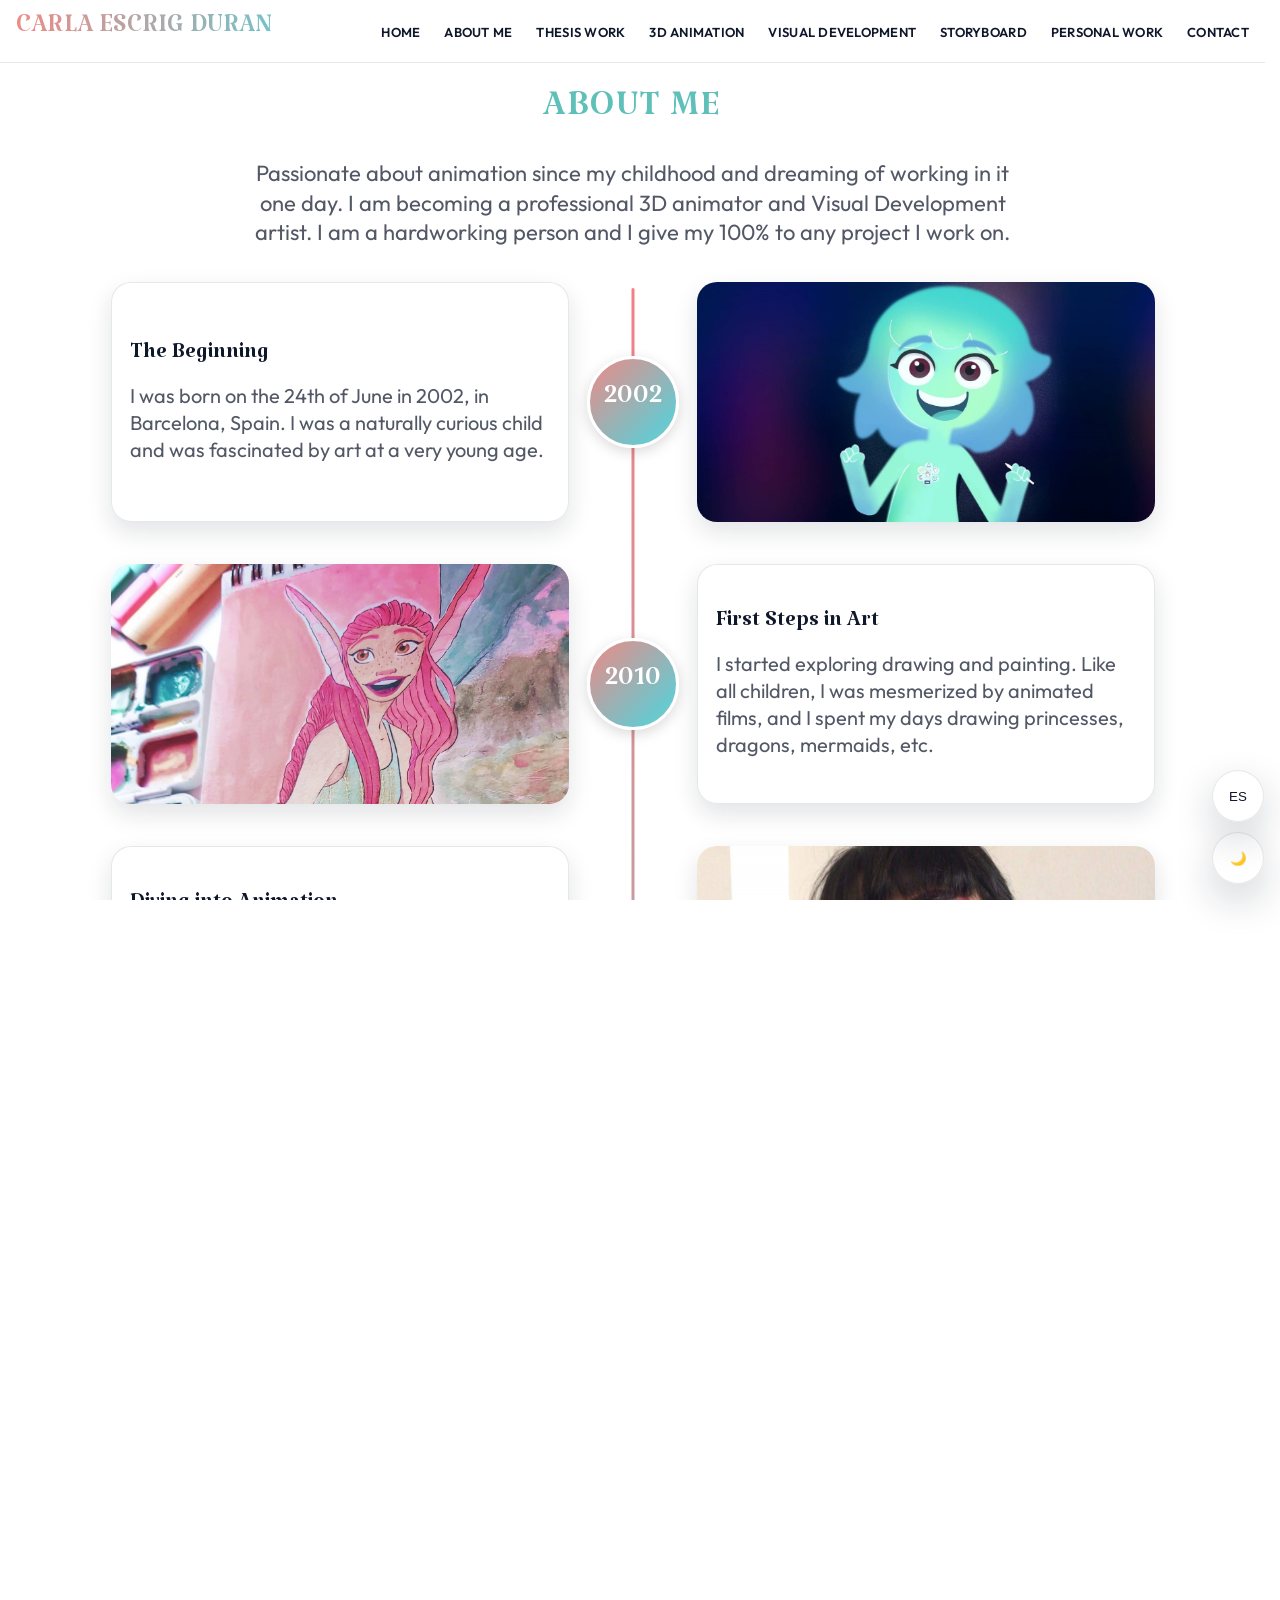
==== commit ea2b5707: "commit" ====
--- a/about.html
+++ b/about.html
@@ -4,7 +4,7 @@
   <meta charset="UTF-8" />
   <meta name="viewport" content="width=device-width, initial-scale=1.0" />
   <link href="https://fonts.googleapis.com/css2?family=Katibeh&family=Outfit:wght@300;400;600&display=swap" rel="stylesheet">
-  <link rel="stylesheet" href="styles.css?v=20260405o" />
+  <link rel="stylesheet" href="styles.css?v=20260405p" />
   <title>About Me - Carla Escrig Duran</title>
 </head>
 <body class="about-page">
--- a/styles.css
+++ b/styles.css
@@ -706,7 +706,8 @@
   padding: 0;
   border-radius: 50%;
   border: 3px solid var(--bg);
-  background: linear-gradient(135deg, #f2707f, #f05b75);
+  background: linear-gradient(135deg, #ee8a86, #69c8cf, #ead45e, #f2707f);
+  background-size: 240% 240%;
   box-shadow: 0 4px 14px rgba(0, 0, 0, 0.15);
   color: #fff;
   font-family: "Katibeh", serif;
@@ -715,6 +716,13 @@
   display: grid;
   place-items: center;
   align-self: center;
+  animation: timelineYearFlow 7s ease-in-out infinite;
+}
+
+@keyframes timelineYearFlow {
+  0%,
+  100% { background-position: 0% 50%; }
+  50% { background-position: 100% 50%; }
 }
 
 .timeline-media {
